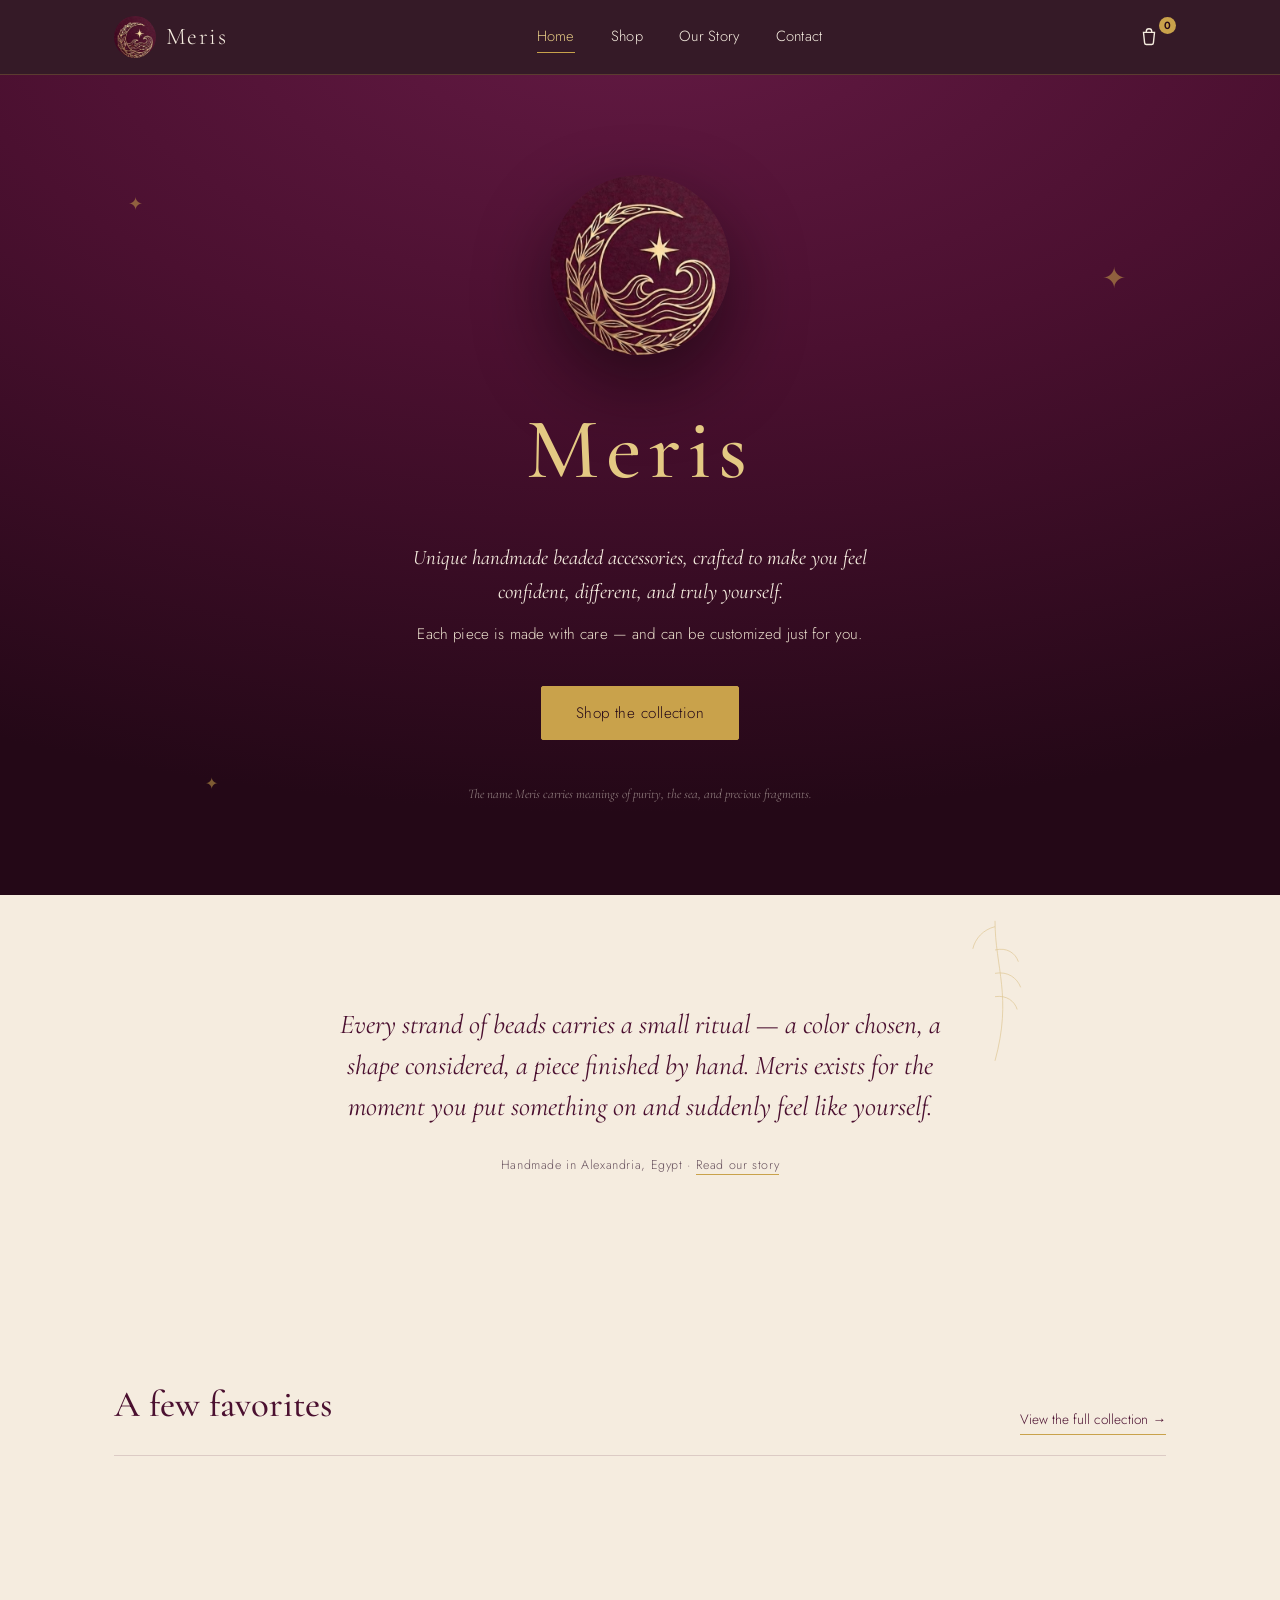
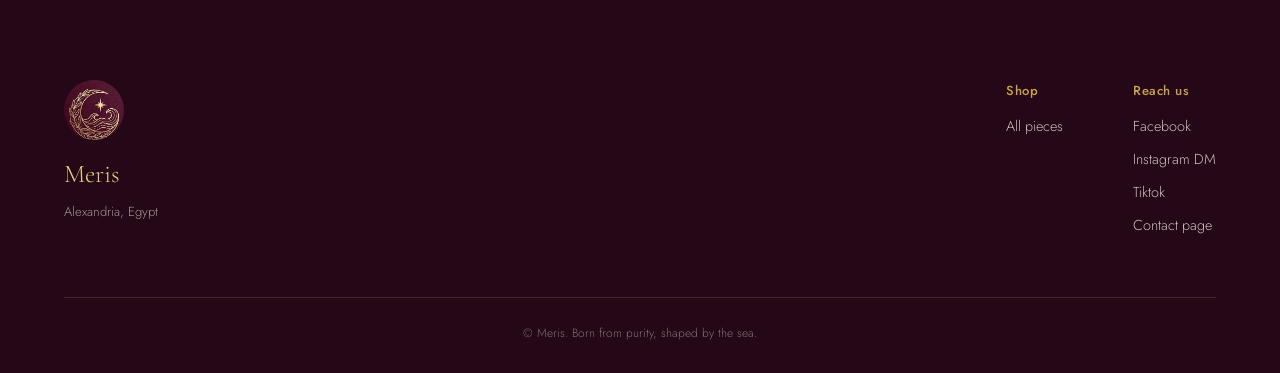
==== index.html @ 17d02052 "Rename pr.html to index.html" ====
<!DOCTYPE html>
<html lang="en">
<head>
<meta charset="UTF-8">
<meta name="viewport" content="width=device-width, initial-scale=1.0">
<title>Meris — Handmade Beaded Accessories, Alexandria</title>
<meta name="description" content="Meris — unique handmade beaded accessories crafted in Alexandria, Egypt. Each piece a treasured fragment of beauty, customizable just for you.">
<link rel="preconnect" href="https://fonts.googleapis.com">
<link rel="preconnect" href="https://fonts.gstatic.com" crossorigin>
<link href="https://fonts.googleapis.com/css2?family=Cormorant+Garamond:ital,wght@0,400;0,500;0,600;1,400&family=Jost:wght@300;400;500;600&display=swap" rel="stylesheet">
<link rel="stylesheet" href="prc1.css">
<link rel="stylesheet" href="prhome.css">
</head>
<body>

<!-- ============ SITE HEADER ============ -->
<header class="site-header" id="top">
  <div class="header-inner">
    <a href="pr.html" class="brand-mark" aria-label="Meris home">
      <img src="[data-uri]" alt="Meris" class="logo-img">
      <span class="brand-word">Meris</span>
    </a>

    <nav class="main-nav" id="main-nav" aria-label="Primary">
      <a href="pr.html" class="is-current">Home</a>
      <a href="prp1.html">Shop</a>
      <a href="prp2.html">Our Story</a>
      <a href="prp3.html">Contact</a>
    </nav>

    <div class="header-actions">
      <button class="cart-toggle" id="cart-toggle" aria-haspopup="dialog" aria-controls="cart-drawer" aria-label="Open cart">
        <svg viewBox="0 0 24 24" width="22" height="22" aria-hidden="true"><path d="M6 7h12l-1.2 11.4a2 2 0 0 1-2 1.8H9.2a2 2 0 0 1-2-1.8L6 7Z" fill="none" stroke="currentColor" stroke-width="1.5"/><path d="M9 7V6a3 3 0 0 1 6 0v1" fill="none" stroke="currentColor" stroke-width="1.5"/></svg>
        <span class="cart-count" id="cart-count">0</span>
      </button>
      <button class="nav-toggle" id="nav-toggle" aria-expanded="false" aria-controls="main-nav" aria-label="Open menu">
        <span></span><span></span><span></span>
      </button>
    </div>
  </div>
</header>

<!-- ============ HERO ============ -->
<section class="hero">
  <div class="hero-sparkle hero-sparkle--a" aria-hidden="true">✦</div>
  <div class="hero-sparkle hero-sparkle--b" aria-hidden="true">✦</div>
  <div class="hero-sparkle hero-sparkle--c" aria-hidden="true">✦</div>

  <img src="[data-uri]" alt="Meris — moon, wave and star mark" class="hero-logo">
  <h1 class="hero-title">Meris</h1>

  <p class="hero-tagline">Unique handmade beaded accessories, crafted to make you feel<br class="lb"> confident, different, and truly yourself.</p>
  <p class="hero-sub">Each piece is made with care — and can be customized just for you.</p>
  <a href="prp1.html" class="btn btn-gold">Shop the collection</a>

  <p class="hero-meaning">The name Meris carries meanings of purity, the sea, and precious fragments.</p>
</section>

<!-- ============ STORY STRIP ============ -->
<section class="story" id="story">
  <div class="story-leaf" aria-hidden="true">
    <svg viewBox="0 0 120 260"><path d="M60 10 C60 90 90 140 60 250 M60 60 C80 55 95 65 100 80 M60 100 C82 96 98 108 104 124 M60 140 C80 137 94 148 98 162 M60 20 C40 25 26 40 22 58" fill="none" stroke="currentColor" stroke-width="1.2"/></svg>
  </div>
  <blockquote class="story-quote">
    Every strand of beads carries a small ritual — a color chosen, a shape considered, a piece finished by hand. Meris exists for the moment you put something on and suddenly feel like yourself.
  </blockquote>
  <p class="story-meta">Handmade in Alexandria, Egypt · <a href="prp2.html" style="color:inherit;border-bottom:1px solid var(--gold);">Read our story</a></p>
</section>

<!-- ============ FEATURED PRODUCTS ============ -->
<section class="home-shop">
  <div class="home-shop-head">
    <h2>A few favorites</h2>
    <a href="prp1.html">View the full collection →</a>
  </div>
  <div class="product-grid" id="featured-grid">
    <!-- Featured products rendered by script.js -->
  </div>
</section>

<!-- ============ FOOTER ============ -->
<footer class="site-footer">
  <div class="footer-inner">
    <div class="footer-brand">
      <img src="[data-uri]" alt="Meris" class="logo-img">
      <p class="footer-word">Meris</p>
      <p class="footer-loc">Alexandria, Egypt</p>
    </div>

    <div class="footer-links">
      <div>
        <h3>Shop</h3>
        <a href="prp1.html">All pieces</a>
      </div>
      <div>
        <h3>Reach us</h3>
       <a href="https://www.facebook.com/share/1KNYKD4Wmh/" target="_blank" rel="noopener">Facebook</a>
        <a href="https://ig.me/m/meris.accessorries" target="_blank" rel="noopener">Instagram DM</a>
        <a href="https://www.tiktok.com/@meris.accessoires?_r=1&_t=ZS-99OZvnK6g6x" target="_blank" rel="noopener">Tiktok</a>
        <a href="prp3.html">Contact page</a>
      </div>
    </div>
  </div>
  <p class="footer-fine">© <span id="year"></span> Meris. Born from purity, shaped by the sea.</p>
</footer>

<!-- ============ CART DRAWER ============ -->
<div class="cart-overlay" id="cart-overlay"></div>
<aside class="cart-drawer" id="cart-drawer" role="dialog" aria-modal="true" aria-label="Shopping cart">
  <div class="cart-head">
    <h2>Your bag</h2>
    <button class="cart-close" id="cart-close" aria-label="Close cart">×</button>
  </div>
  <div class="cart-items" id="cart-items">
    <p class="cart-empty" id="cart-empty">Your bag is empty — find something in the collection.</p>
  </div>
  <div class="cart-footer">
    <div class="cart-subtotal">
      <span>Subtotal</span>
      <span id="cart-subtotal">0 EGP</span>
    </div>
    <a href="#" class="btn btn-gold btn-block" id="checkout-btn">Send order</a>
    <p class="cart-note">This sends your order straight to us — we'll confirm sizing and shipping by email.</p>
  </div>
</aside>

<!-- ============ PRODUCT QUICK VIEW ============ -->
<div class="pv-overlay" id="pv-overlay"></div>
<div class="pv-modal" id="pv-modal" role="dialog" aria-modal="true" aria-label="Product details">
  <button class="pv-close" id="pv-close" aria-label="Close">×</button>
  <div class="pv-photo" id="pv-photo"></div>
  <div class="pv-info">
    <p class="pv-cat" id="pv-cat"></p>
    <h3 id="pv-name"></h3>
    <p class="pv-price" id="pv-price"></p>
    <p class="pv-desc" id="pv-desc"></p>
    <button class="btn btn-gold btn-block" id="pv-add">Add to bag</button>
  </div>
</div>

<script src="script.js"></script>
</body>
</html>
---- prc1.css ----
/* ===================================================================
   MERIS — base.css
   Shared across every page: design tokens, reset, header, footer,
   cart drawer, quick-view modal, product card styles, and the
   internal page banner used by shop/story/custom/contact.
   =================================================================== */
:root{
  --wine:        #4B1030;
  --wine-deep:   #240817;
  --wine-soft:   #641A44;
  --gold:        #C9A24B;
  --gold-soft:   #E4C983;
  --ivory:       #F5ECDF;
  --ivory-dim:   #EADFCC;
  --ink:         #2A1420;
  --ink-soft:    #6B5560;

  --display: "Cormorant Garamond", serif;
  --body: "Jost", sans-serif;

  --max: 1180px;
  --edge: clamp(20px, 5vw, 64px);

  --ease: cubic-bezier(.22,.61,.36,1);
}

*,*::before,*::after{ box-sizing:border-box; }
html{ scroll-behavior:smooth; }
@media (prefers-reduced-motion: reduce){
  html{ scroll-behavior:auto; }
  *,*::before,*::after{ animation-duration:.001ms !important; transition-duration:.001ms !important; }
}

body{
  margin:0;
  background:var(--ivory);
  color:var(--ink);
  font-family:var(--body);
  font-weight:300;
  line-height:1.6;
  -webkit-font-smoothing:antialiased;
}

h1,h2,h3{ font-family:var(--display); font-weight:500; margin:0; color:inherit; }
p{ margin:0; }
a{ color:inherit; text-decoration:none; }
img{ max-width:100%; display:block; }
button{ font-family:inherit; background:none; border:none; cursor:pointer; color:inherit; }

:focus-visible{ outline:2px solid var(--gold); outline-offset:3px; }

/* ===================================================================
   BUTTONS
   =================================================================== */
.btn{
  display:inline-flex;
  align-items:center;
  justify-content:center;
  padding:14px 34px;
  font-family:var(--body);
  font-size:.95rem;
  letter-spacing:.03em;
  border-radius:2px;
  transition:background .25s var(--ease), color .25s var(--ease), border-color .25s var(--ease);
  cursor:pointer;
}
.btn-gold{ background:var(--gold); color:var(--wine-deep); border:1px solid var(--gold); }
.btn-gold:hover{ background:var(--gold-soft); border-color:var(--gold-soft); }
.btn-outline{ background:transparent; color:var(--ivory); border:1px solid var(--gold); }
.btn-outline:hover{ background:var(--gold); color:var(--wine-deep); }
.btn-block{ width:100%; }

/* ===================================================================
   HEADER
   =================================================================== */
.site-header{
  position:sticky; top:0; z-index:40;
  background:rgba(36,8,23,.92);
  backdrop-filter:blur(6px);
  border-bottom:1px solid rgba(201,162,75,.25);
}
.header-inner{
  max-width:var(--max); margin:0 auto; padding:0 var(--edge);
  height:74px; display:flex; align-items:center; justify-content:space-between;
  color:var(--ivory);
}
.brand-mark{ display:flex; align-items:center; gap:10px; color:var(--gold); }
.logo-img{ height:42px; width:42px; border-radius:50%; object-fit:cover; display:block; }
.brand-word{ font-family:var(--display); font-size:1.5rem; letter-spacing:.06em; color:var(--ivory); }

.main-nav{ display:flex; gap:36px; }
.main-nav a{ font-size:.92rem; letter-spacing:.02em; color:var(--ivory); position:relative; padding:4px 0; }
.main-nav a::after{
  content:""; position:absolute; left:0; bottom:0; width:0; height:1px; background:var(--gold);
  transition:width .3s var(--ease);
}
.main-nav a:hover::after{ width:100%; }
.main-nav a.is-current{ color:var(--gold-soft); }
.main-nav a.is-current::after{ width:100%; }

.header-actions{ display:flex; align-items:center; gap:20px; }
.cart-toggle{ position:relative; color:var(--ivory); display:flex; }
.cart-count{
  position:absolute; top:-8px; right:-10px;
  background:var(--gold); color:var(--wine-deep);
  font-size:.65rem; font-weight:600; border-radius:50%;
  width:17px; height:17px; display:flex; align-items:center; justify-content:center;
}
.nav-toggle{ display:none; flex-direction:column; gap:5px; width:24px; }
.nav-toggle span{ height:1.5px; background:var(--ivory); width:100%; transition:transform .25s, opacity .25s; }

@media (max-width: 860px){
  .main-nav{
    position:absolute; top:74px; left:0; right:0;
    background:var(--wine-deep);
    flex-direction:column; gap:0;
    max-height:0; overflow:hidden;
    transition:max-height .35s var(--ease);
  }
  .main-nav.is-open{ max-height:320px; }
  .main-nav a{ padding:16px var(--edge); border-top:1px solid rgba(201,162,75,.15); }
  .nav-toggle{ display:flex; }
}

/* ===================================================================
   INTERNAL PAGE HEADER (shop / story / custom / contact)
   =================================================================== */
.page-header{
  background:radial-gradient(120% 140% at 50% -20%, var(--wine-soft) 0%, var(--wine) 50%, var(--wine-deep) 100%);
  color:var(--ivory);
  text-align:center;
  padding:70px var(--edge) 60px;
}
.page-header h1{
  font-size:clamp(2.4rem, 5vw, 3.2rem);
  color:var(--gold-soft);
  letter-spacing:.03em;
  margin-bottom:14px;
}
.page-header p{
  max-width:520px; margin:0 auto;
  font-size:.95rem; color:var(--ivory-dim);
}

/* ===================================================================
   PRODUCT GRID + CARD
   Shared by the homepage "featured" teaser and the full shop grid.
   =================================================================== */
.product-grid{
  display:grid;
  grid-template-columns:repeat(4, 1fr);
  gap:6px 22px;
}
@media (max-width:980px){ .product-grid{ grid-template-columns:repeat(2,1fr); } }
@media (max-width:560px){ .product-grid{ grid-template-columns:1fr; } }

.product-card{ cursor:pointer; }
.product-card:nth-child(4n+2){ margin-top:56px; }
.product-card:nth-child(4n+4){ margin-top:26px; }
@media (max-width:980px){ .product-card:nth-child(4n+2), .product-card:nth-child(4n+4){ margin-top:0; } }

.product-photo{
  position:relative;
  aspect-ratio:4/5;
  border-radius:2px;
  overflow:hidden;
  background:linear-gradient(155deg, var(--ph-a, #641A44), var(--ph-b, #240817));
  margin-bottom:14px;
}
.product-photo img{ width:100%; height:100%; object-fit:cover; }
.product-photo .ph-mark{
  position:absolute; inset:0; display:flex; align-items:center; justify-content:center;
  color:rgba(228,201,131,.35); font-family:var(--display); font-size:2.6rem; letter-spacing:.1em;
}
.product-quick{
  position:absolute; right:10px; bottom:10px;
  width:38px; height:38px; border-radius:50%;
  background:rgba(245,236,224,.92); color:var(--wine);
  display:flex; align-items:center; justify-content:center;
  font-size:1.3rem; line-height:1;
  opacity:0; transform:translateY(6px);
  transition:opacity .25s var(--ease), transform .25s var(--ease);
}
.product-card:hover .product-quick,
.product-card:focus-within .product-quick{ opacity:1; transform:translateY(0); }

.product-cat{ font-size:.72rem; letter-spacing:.06em; color:var(--ink-soft); text-transform:uppercase; margin-bottom:4px; }
.product-name{ font-family:var(--display); font-size:1.15rem; color:var(--ink); margin-bottom:4px; }
.product-price{ font-size:.88rem; color:var(--wine); }

.product-card.is-hidden{ display:none; }

/* ===================================================================
   CUSTOM ORDERS CTA BANNER (used on Home and Our Story)
   =================================================================== */
.custom{
  background:var(--ivory-dim);
  border-top:1px solid rgba(75,16,48,.12);
  border-bottom:1px solid rgba(75,16,48,.12);
}
.custom-inner{
  max-width:600px; margin:0 auto; text-align:center;
  padding:100px var(--edge);
}
.custom h2{ font-size:clamp(1.8rem,3vw,2.3rem); color:var(--wine); margin-bottom:20px; }
.custom p{ color:var(--ink-soft); margin-bottom:34px; font-size:.98rem; }
.custom .btn-outline{ color:var(--wine); border-color:var(--wine); }
.custom .btn-outline:hover{ background:var(--wine); color:var(--ivory); }

/* ===================================================================
   FOOTER
   =================================================================== */
.site-footer{ background:var(--wine-deep); color:var(--ivory); padding:80px var(--edge) 30px; }
.footer-inner{
  max-width:var(--max); margin:0 auto;
  display:flex; justify-content:space-between; flex-wrap:wrap; gap:50px;
  padding-bottom:50px; border-bottom:1px solid rgba(201,162,75,.2);
}
.footer-brand .logo-img{ width:60px; height:60px; border-radius:50%; object-fit:cover; margin-bottom:14px; }
.footer-word{ font-family:var(--display); font-size:1.6rem; color:var(--gold-soft); }
.footer-loc{ font-size:.82rem; color:rgba(245,236,224,.6); margin-top:6px; }
.footer-links{ display:flex; gap:70px; }
.footer-links h3{ font-family:var(--body); font-weight:500; font-size:.82rem; letter-spacing:.04em; color:var(--gold); margin-bottom:14px; }
.footer-links a{ display:block; font-size:.9rem; color:rgba(245,236,224,.8); margin-bottom:10px; }
.footer-links a:hover{ color:var(--gold-soft); }
.footer-fine{ max-width:var(--max); margin:26px auto 0; font-size:.75rem; color:rgba(245,236,224,.45); text-align:center; }

/* ===================================================================
   CART DRAWER
   =================================================================== */
.cart-overlay, .pv-overlay{
  position:fixed; inset:0; background:rgba(36,8,23,.55);
  opacity:0; pointer-events:none; transition:opacity .3s var(--ease);
  z-index:60;
}
.cart-overlay.is-open, .pv-overlay.is-open{ opacity:1; pointer-events:auto; }

.cart-drawer{
  position:fixed; top:0; right:0; height:100%;
  width:min(420px, 92vw);
  background:var(--wine-deep); color:var(--ivory);
  transform:translateX(100%);
  transition:transform .35s var(--ease);
  z-index:61;
  display:flex; flex-direction:column;
}
.cart-drawer.is-open{ transform:translateX(0); }
.cart-head{
  display:flex; align-items:center; justify-content:space-between;
  padding:26px 26px 20px; border-bottom:1px solid rgba(201,162,75,.2);
}
.cart-head h2{ font-size:1.4rem; color:var(--gold-soft); }
.cart-close{ font-size:1.6rem; color:var(--ivory); line-height:1; }
.cart-items{ flex:1; overflow-y:auto; padding:20px 26px; }
.cart-empty{ color:rgba(245,236,224,.6); font-size:.9rem; margin-top:20px; }

.cart-line{ display:flex; gap:14px; padding:16px 0; border-bottom:1px solid rgba(201,162,75,.12); }
.cart-line-photo{
  width:64px; height:76px; border-radius:2px; flex-shrink:0;
  background:linear-gradient(155deg, var(--ph-a, #641A44), var(--ph-b, #240817));
}
.cart-line-info{ flex:1; }
.cart-line-name{ font-family:var(--display); font-size:1.02rem; color:var(--ivory); }
.cart-line-price{ font-size:.82rem; color:rgba(245,236,224,.6); margin-top:2px; }
.cart-line-qty{ display:flex; align-items:center; gap:10px; margin-top:10px; }
.qty-btn{
  width:22px; height:22px; border:1px solid rgba(201,162,75,.4); border-radius:50%;
  display:flex; align-items:center; justify-content:center; font-size:.85rem; color:var(--gold-soft);
}
.cart-line-remove{ font-size:.75rem; color:rgba(245,236,224,.45); margin-top:8px; letter-spacing:.02em; }
.cart-line-remove:hover{ color:var(--gold-soft); }

.cart-footer{ padding:22px 26px 30px; border-top:1px solid rgba(201,162,75,.2); }
.cart-subtotal{
  display:flex; justify-content:space-between; font-size:1rem;
  margin-bottom:18px; color:var(--gold-soft);
  font-family:var(--display);
}
.cart-note{ font-size:.72rem; color:rgba(245,236,224,.45); margin-top:12px; text-align:center; }

/* ===================================================================
   PRODUCT QUICK VIEW MODAL
   =================================================================== */
.pv-modal{
  position:fixed; top:50%; left:50%;
  transform:translate(-50%,-50%) scale(.96);
  width:min(760px, 92vw); max-height:88vh; overflow:auto;
  background:var(--ivory); border-radius:2px;
  display:grid; grid-template-columns:1fr 1fr;
  opacity:0; pointer-events:none;
  transition:opacity .3s var(--ease), transform .3s var(--ease);
  z-index:62;
}
.pv-modal.is-open{ opacity:1; pointer-events:auto; transform:translate(-50%,-50%) scale(1); }
.pv-photo{
  aspect-ratio:4/5;
  background:linear-gradient(155deg, var(--ph-a, #641A44), var(--ph-b, #240817));
}
.pv-info{ padding:44px 38px; display:flex; flex-direction:column; }
.pv-cat{ font-size:.72rem; letter-spacing:.06em; text-transform:uppercase; color:var(--ink-soft); margin-bottom:10px; }
.pv-info h3{ font-size:1.7rem; color:var(--wine); margin-bottom:10px; }
.pv-price{ font-size:1.05rem; color:var(--gold); margin-bottom:18px; font-family:var(--display); }
.pv-desc{ font-size:.92rem; color:var(--ink-soft); margin-bottom:30px; line-height:1.7; }
.pv-close{ position:absolute; top:16px; right:20px; font-size:1.6rem; color:var(--ink); }
@media (max-width:640px){ .pv-modal{ grid-template-columns:1fr; } .pv-photo{ aspect-ratio:16/10; } }
---- prhome.css ----
/* ===================================================================
   MERIS — home.css
   Page-specific styles for index.html only.
   =================================================================== */

/* ===================================================================
   HERO
   =================================================================== */
.hero{
  position:relative;
  background:radial-gradient(120% 100% at 50% -10%, var(--wine-soft) 0%, var(--wine) 45%, var(--wine-deep) 100%);
  color:var(--ivory);
  text-align:center;
  padding:100px var(--edge) 90px;
  overflow:hidden;
}
.hero-logo{
  width:180px; height:180px; margin:0 auto 26px; border-radius:50%;
  object-fit:cover; display:block;
  box-shadow:0 30px 70px rgba(12,3,8,.55);
}
.hero-title{
  font-size:clamp(3.2rem, 9vw, 5.4rem);
  letter-spacing:.08em;
  color:var(--gold-soft);
  margin-bottom:22px;
}
.hero-tagline{
  max-width:640px; margin:0 auto 14px;
  font-size:clamp(1.05rem, 2vw, 1.3rem);
  font-family:var(--display); font-style:italic; font-weight:400;
  color:var(--ivory);
}
.hero-sub{
  max-width:520px; margin:0 auto 40px;
  font-size:.95rem; color:var(--ivory-dim); letter-spacing:.01em;
}
.hero-meaning{
  margin-top:44px; font-size:.82rem; color:rgba(245,236,224,.55);
  font-style:italic; font-family:var(--display);
}
.hero-sparkle{
  position:absolute; color:var(--gold); opacity:.55; font-size:1.4rem;
}
.hero-sparkle--a{ top:14%; left:10%; font-size:1.1rem; }
.hero-sparkle--b{ top:22%; right:12%; font-size:1.8rem; }
.hero-sparkle--c{ bottom:12%; left:16%; font-size:1rem; }

/* ===================================================================
   STORY STRIP (teaser)
   =================================================================== */
.story{
  position:relative;
  max-width:760px; margin:0 auto;
  padding:110px var(--edge) 100px;
  text-align:center;
}
.story-quote{
  margin:0;
  font-family:var(--display); font-style:italic; font-weight:400;
  font-size:clamp(1.3rem, 3vw, 1.7rem);
  line-height:1.5;
  color:var(--wine);
}
.story-meta{
  margin-top:28px; font-size:.78rem; letter-spacing:.05em;
  color:var(--ink-soft);
}
.story-leaf{
  position:absolute; right:-10px; top:20px; width:70px; color:var(--gold); opacity:.5;
}
.story-leaf svg{ width:100%; height:auto; }
@media (max-width:700px){ .story-leaf{ display:none; } }

/* ===================================================================
   FEATURED PRODUCTS TEASER
   =================================================================== */
.home-shop{ max-width:var(--max); margin:0 auto; padding:100px var(--edge); }
.home-shop-head{
  display:flex; align-items:flex-end; justify-content:space-between; flex-wrap:wrap; gap:20px;
  margin-bottom:44px; padding-bottom:20px; border-bottom:1px solid rgba(75,16,48,.15);
}
.home-shop-head h2{ font-size:clamp(1.8rem,3vw,2.3rem); color:var(--wine); }
.home-shop-head a{ font-size:.85rem; color:var(--wine); border-bottom:1px solid var(--gold); padding-bottom:3px; }
.home-shop-head a:hover{ color:var(--gold); }
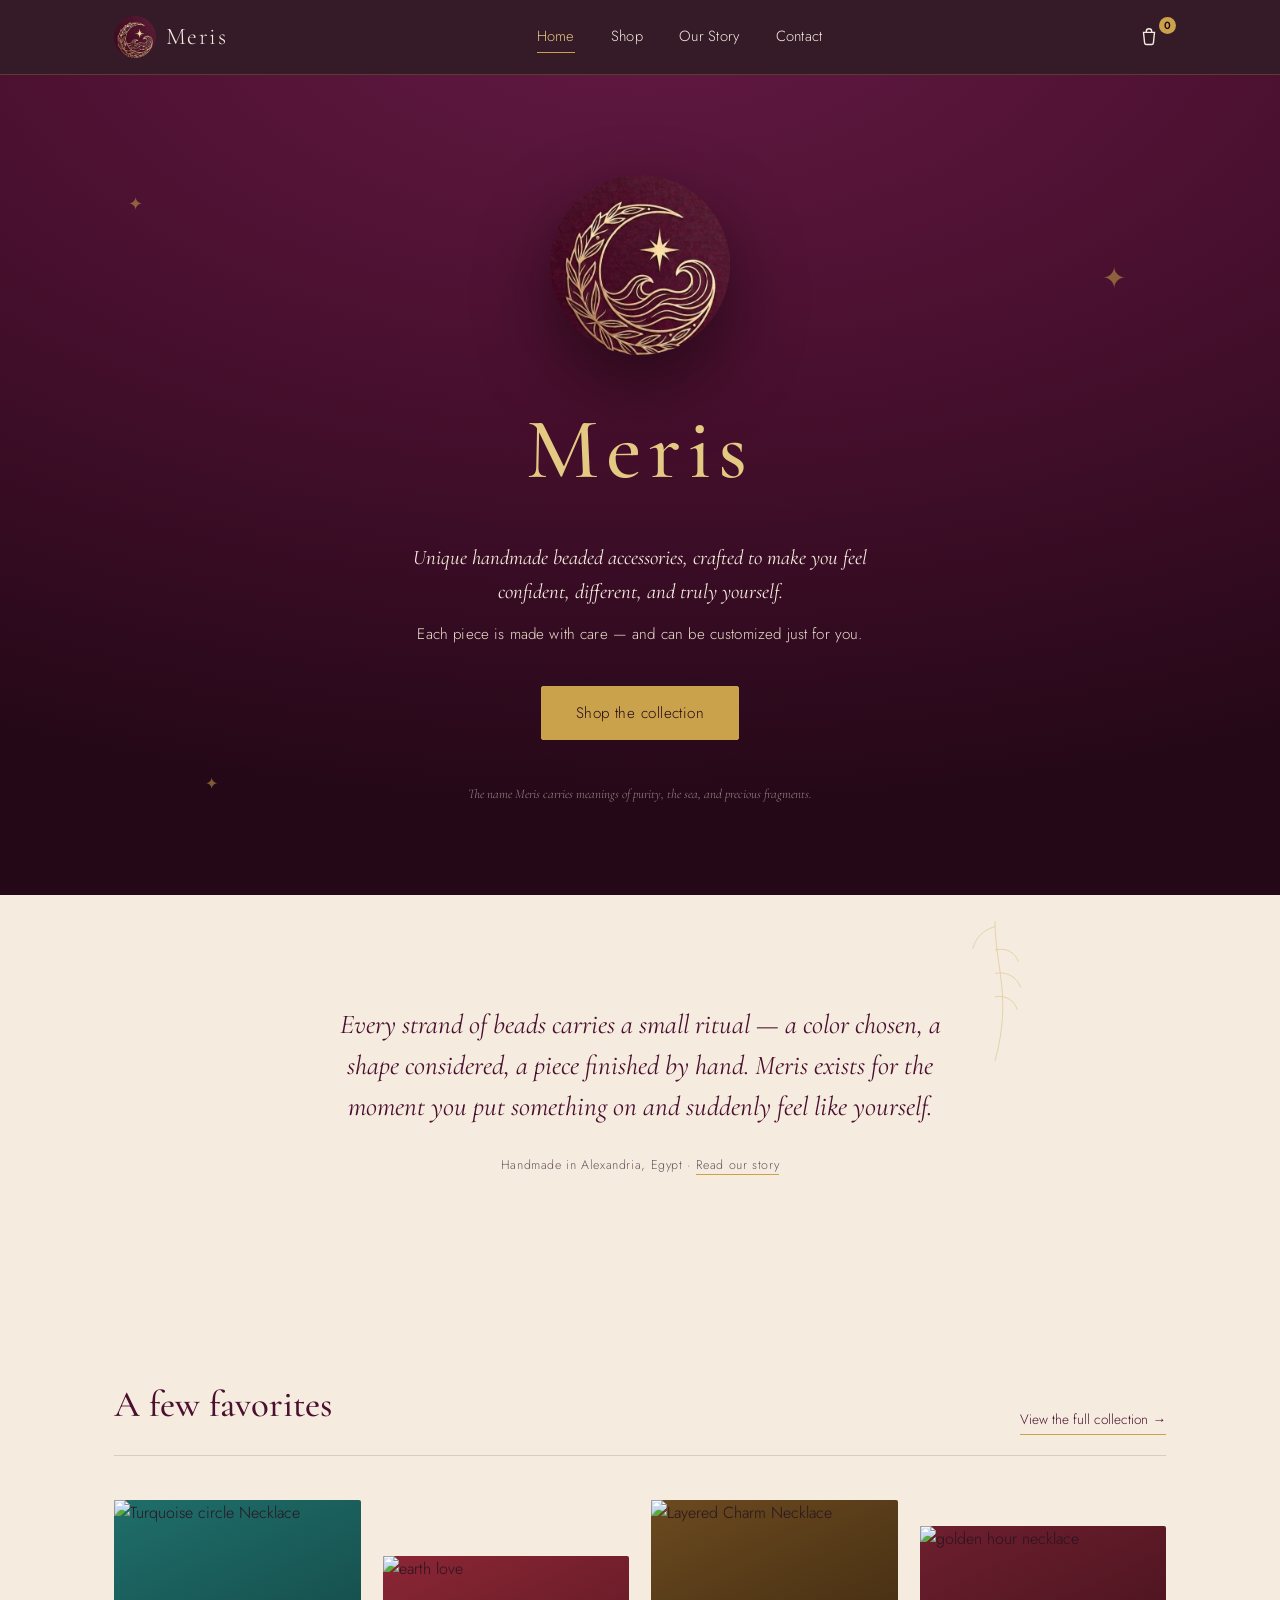
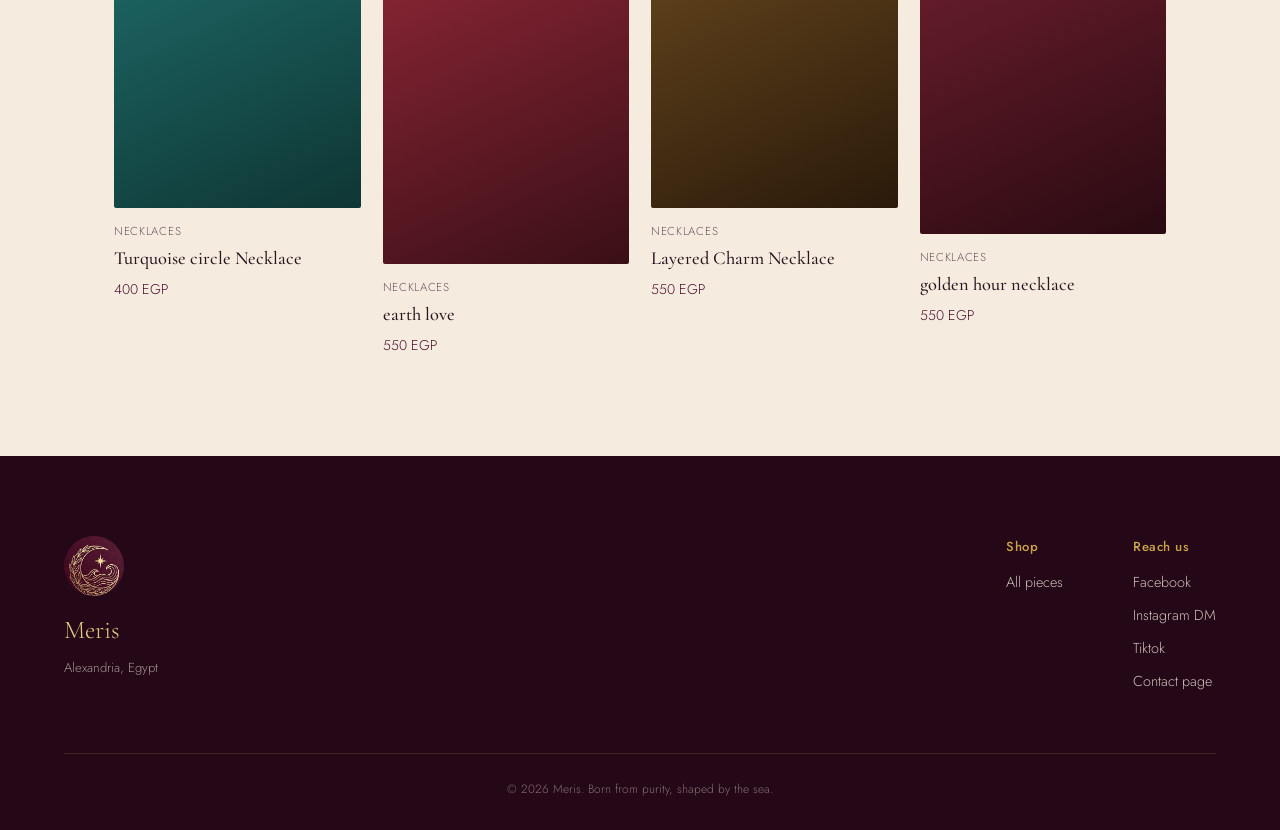
==== commit c9bb8e2e: "Update index.html" ====
--- a/index.html
+++ b/index.html
@@ -16,13 +16,13 @@
 <!-- ============ SITE HEADER ============ -->
 <header class="site-header" id="top">
   <div class="header-inner">
-    <a href="pr.html" class="brand-mark" aria-label="Meris home">
+    <a href="index-pr.html" class="brand-mark" aria-label="Meris home">
       <img src="[data-uri]" alt="Meris" class="logo-img">
       <span class="brand-word">Meris</span>
     </a>
 
     <nav class="main-nav" id="main-nav" aria-label="Primary">
-      <a href="pr.html" class="is-current">Home</a>
+      <a href="index-pr.html" class="is-current">Home</a>
       <a href="prp1.html">Shop</a>
       <a href="prp2.html">Our Story</a>
       <a href="prp3.html">Contact</a>
@@ -66,6 +66,7 @@
   </blockquote>
   <p class="story-meta">Handmade in Alexandria, Egypt · <a href="prp2.html" style="color:inherit;border-bottom:1px solid var(--gold);">Read our story</a></p>
 </section>
+
 
 <!-- ============ FEATURED PRODUCTS ============ -->
 <section class="home-shop">
@@ -119,9 +120,12 @@
       <span>Subtotal</span>
       <span id="cart-subtotal">0 EGP</span>
     </div>
-    <a href="#" class="btn btn-gold btn-block" id="checkout-btn">Send order</a>
+    <a href="prcheckout.html" class="btn btn-gold btn-block" id="checkout-btn">Send order</a>
     <p class="cart-note">This sends your order straight to us — we'll confirm sizing and shipping by email.</p>
+  
+</button>
   </div>
+  
 </aside>
 
 <!-- ============ PRODUCT QUICK VIEW ============ -->
@@ -138,6 +142,6 @@
   </div>
 </div>
 
-<script src="script.js"></script>
+<script src="pr.js"></script>
 </body>
 </html>
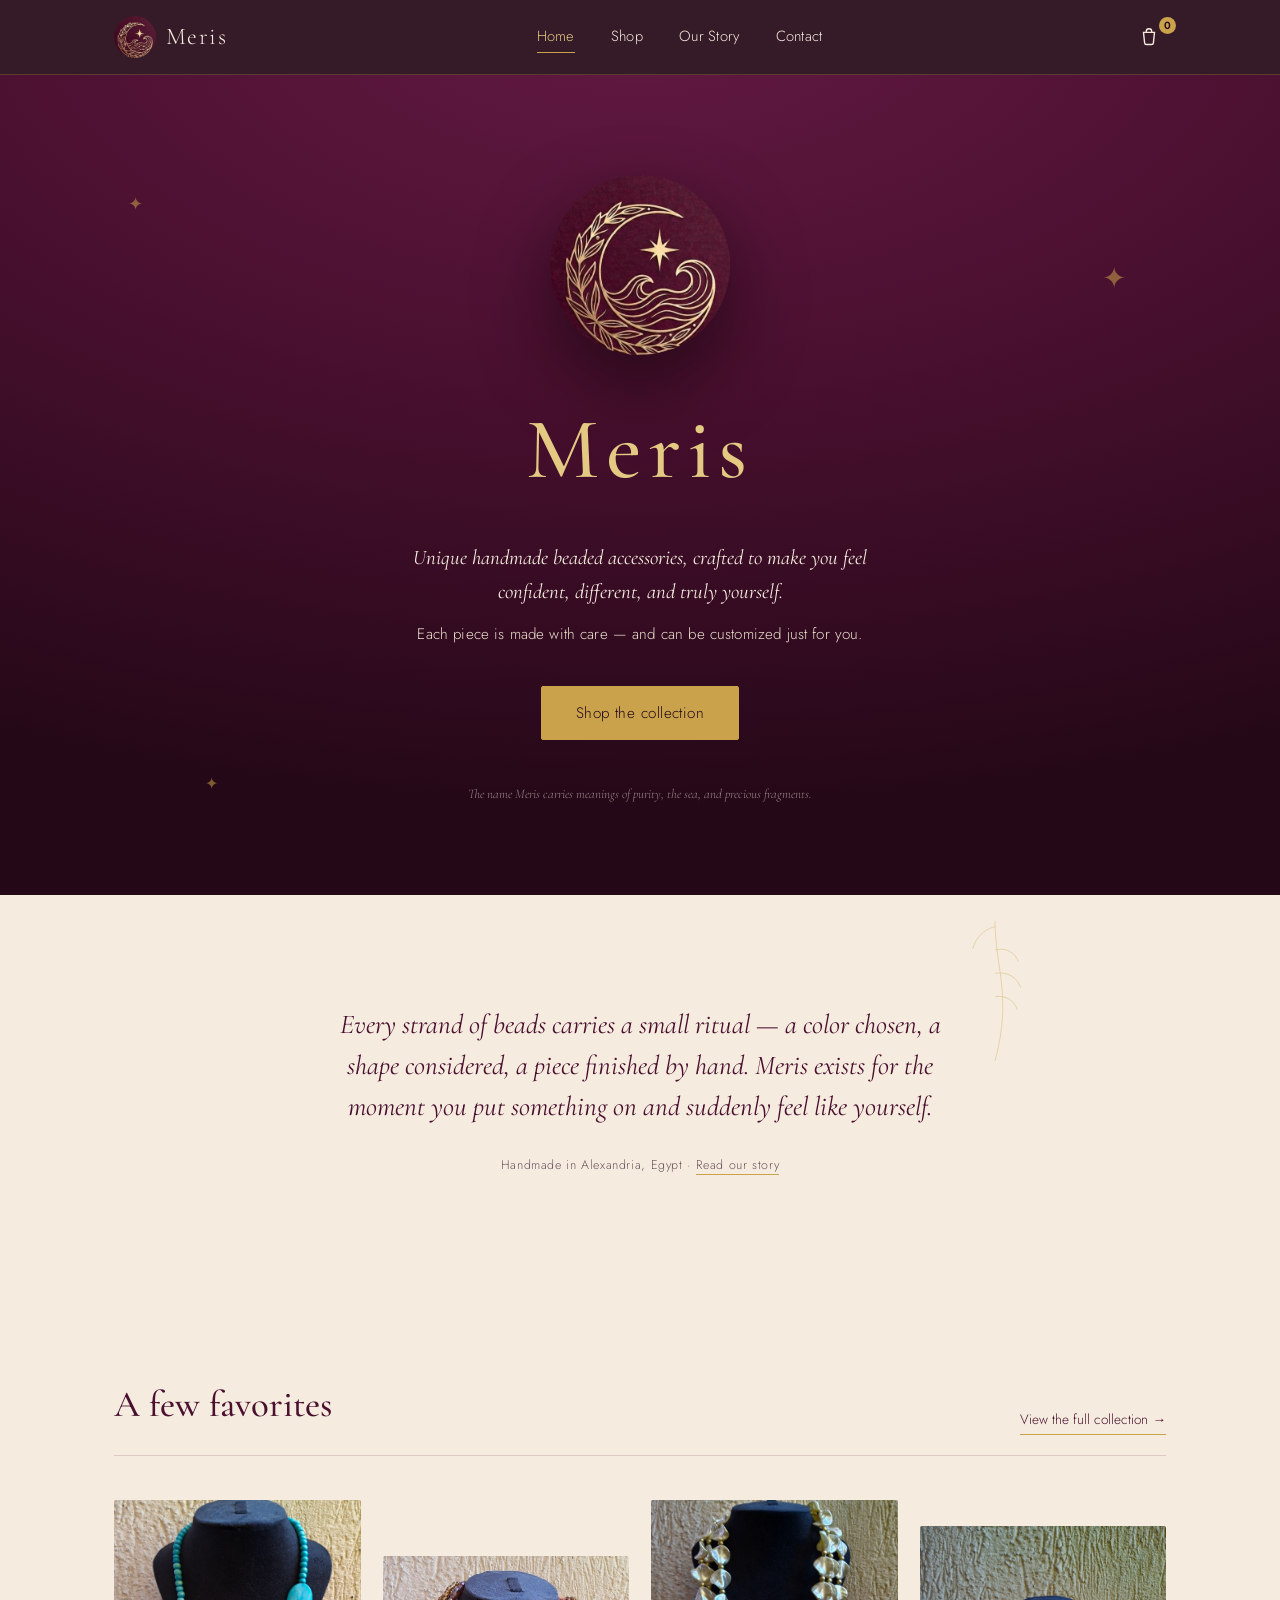
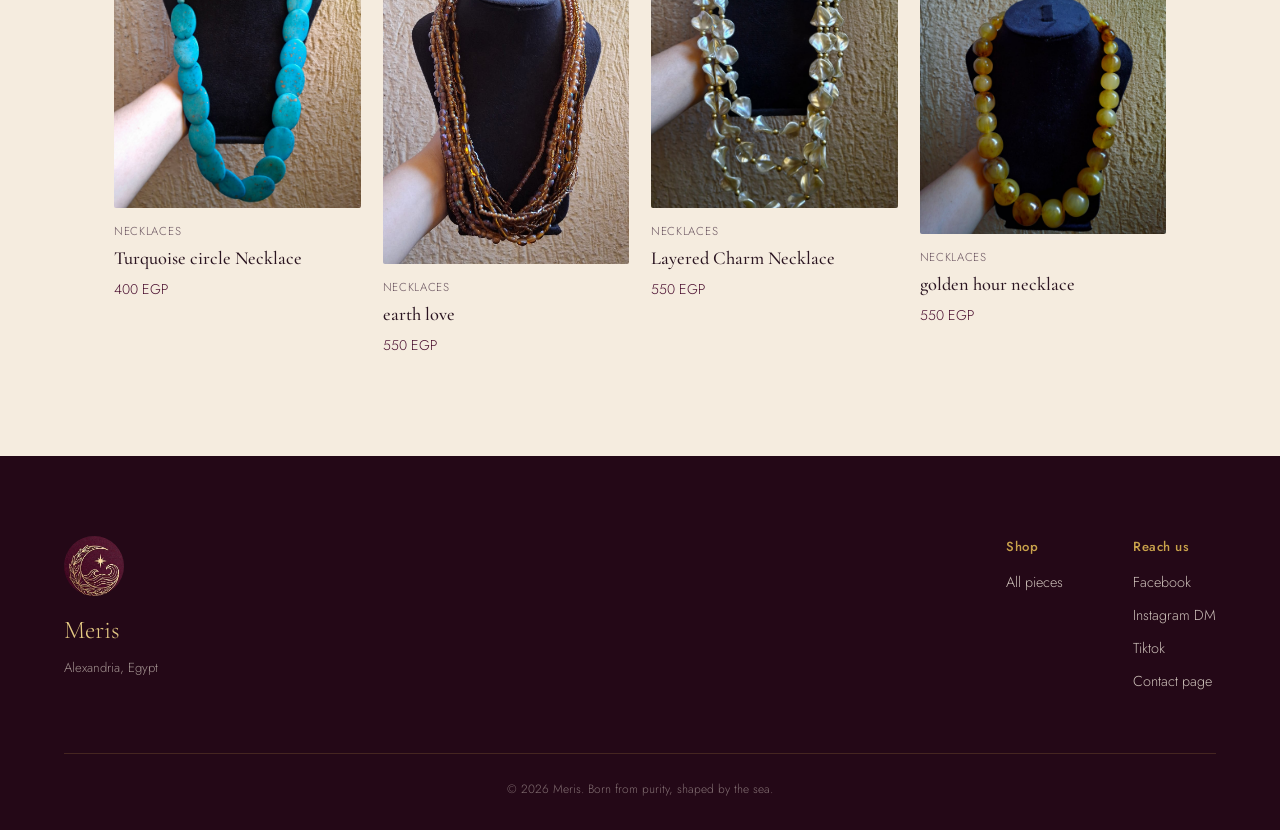
==== commit d9394c1a: "Update index.html" ====
--- a/index.html
+++ b/index.html
@@ -16,13 +16,13 @@
 <!-- ============ SITE HEADER ============ -->
 <header class="site-header" id="top">
   <div class="header-inner">
-    <a href="index-pr.html" class="brand-mark" aria-label="Meris home">
+    <a href="index.html" class="brand-mark" aria-label="Meris home">
       <img src="[data-uri]" alt="Meris" class="logo-img">
       <span class="brand-word">Meris</span>
     </a>
 
     <nav class="main-nav" id="main-nav" aria-label="Primary">
-      <a href="index-pr.html" class="is-current">Home</a>
+      <a href="index.html" class="is-current">Home</a>
       <a href="prp1.html">Shop</a>
       <a href="prp2.html">Our Story</a>
       <a href="prp3.html">Contact</a>
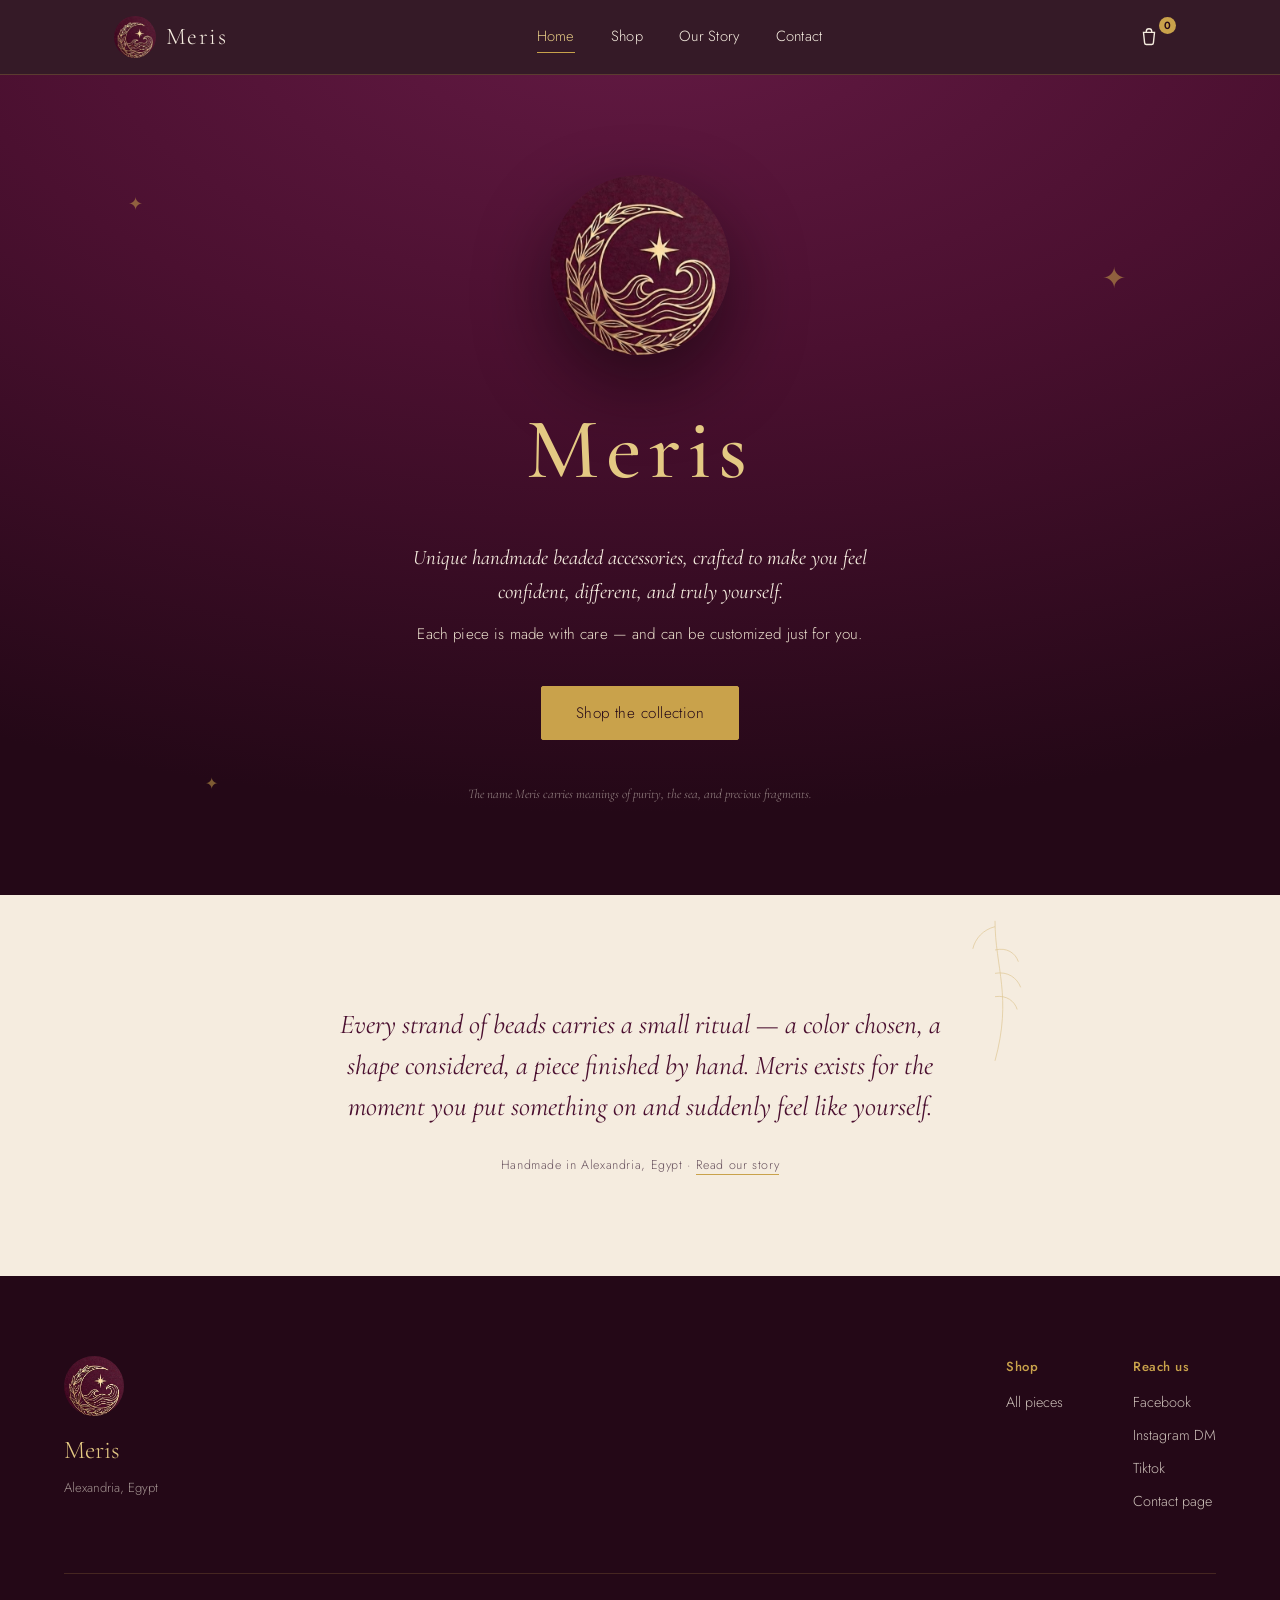
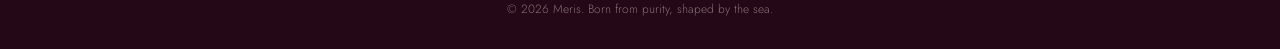
==== commit 18059c9f: "Update index.html" ====
--- a/index.html
+++ b/index.html
@@ -16,13 +16,13 @@
 <!-- ============ SITE HEADER ============ -->
 <header class="site-header" id="top">
   <div class="header-inner">
-    <a href="index.html" class="brand-mark" aria-label="Meris home">
+    <a href="index-pr.html" class="brand-mark" aria-label="Meris home">
       <img src="[data-uri]" alt="Meris" class="logo-img">
       <span class="brand-word">Meris</span>
     </a>
 
     <nav class="main-nav" id="main-nav" aria-label="Primary">
-      <a href="index.html" class="is-current">Home</a>
+      <a href="index-pr.html" class="is-current">Home</a>
       <a href="prp1.html">Shop</a>
       <a href="prp2.html">Our Story</a>
       <a href="prp3.html">Contact</a>
@@ -68,16 +68,6 @@
 </section>
 
 
-<!-- ============ FEATURED PRODUCTS ============ -->
-<section class="home-shop">
-  <div class="home-shop-head">
-    <h2>A few favorites</h2>
-    <a href="prp1.html">View the full collection →</a>
-  </div>
-  <div class="product-grid" id="featured-grid">
-    <!-- Featured products rendered by script.js -->
-  </div>
-</section>
 
 <!-- ============ FOOTER ============ -->
 <footer class="site-footer">
